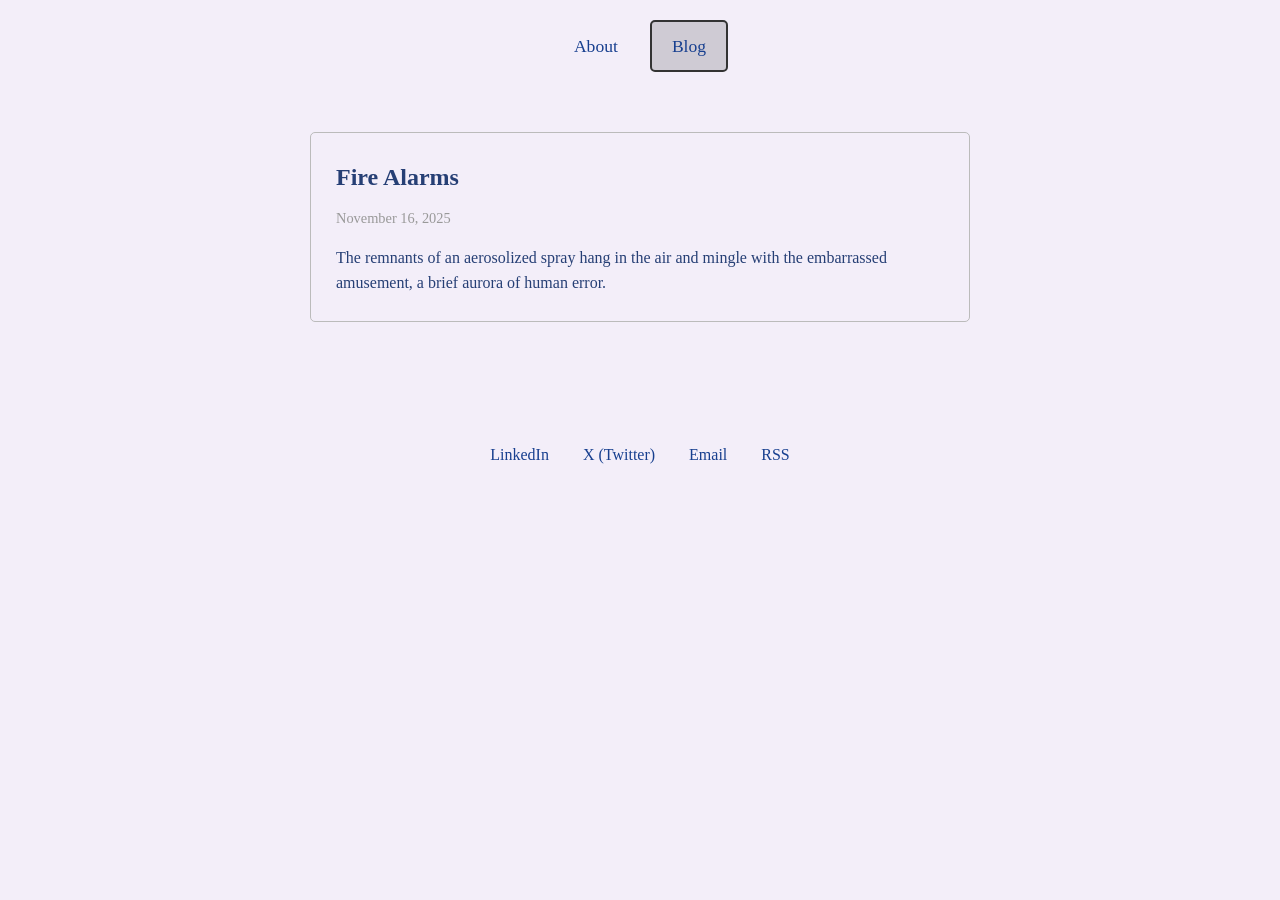
==== blog/index.html @ 51cf1658 "Add purple flowers, new pics, thinking mode, purple background" ====
<!DOCTYPE html>
<html lang="en">
<head>
    <meta charset="UTF-8">
    <meta name="viewport" content="width=device-width, initial-scale=1.0">
    <link rel="alternate" type="application/rss+xml" title="Naomi Bashkansky's Blog" href="/rss.xml">
    <link rel="icon" type="image/png" href="/assets/logo.png">
    <title>Naomi Bashkansky | Blog</title>
    <style>
        * {
            margin: 0;
            padding: 0;
            box-sizing: border-box;
        }

        body {
            background-color: #f3eef9;
            font-family: 'Georgia', 'Garamond', serif;
            line-height: 1.6;
            color: #333;
        }

        a {
            color: #003edc;
        }

        a:hover {
            color: #005ec4;
        }


        header {
            padding: 20px 20px;
        }

        .header-top {
            text-align: center;
            margin-bottom: 20px;
        }

        h1 {
            font-size: 2.5em;
            margin-bottom: 0;
        }

        nav {
            text-align: center;
            display: flex;
            justify-content: center;
            gap: 10px;
        }

        nav a {
            color: #173f8f;
            text-decoration: none;
            padding: 10px 20px;
            border-radius: 5px;
            font-size: 1.1em;
            transition: background-color 0.3s ease, color 0.3s ease;
            border: 2px solid transparent;
        }

        nav a:hover {
            background-color: rgba(0, 0, 0, 0.1);
        }

        nav a.active {
            background-color: rgba(0, 0, 0, 0.15);
            border: 2px solid #333;
        }

        main {
            max-width: 700px;
            margin: 40px auto;
            padding: 0 20px;
        }

        .blog-post-link {
            display: block;
            border: 1.5px solid #bbb;
            padding: 25px;
            margin-bottom: 30px;
            border-radius: 5px;
            transition: box-shadow 0.3s ease, border-color 0.3s ease;
            text-decoration: none;
            color: #263f75;
            cursor: pointer;
        }

        .blog-post-link:hover {
            box-shadow: 0 8px 16px rgba(0, 0, 0, 0.15);
            border-color: #315899;
        }

        .blog-post-link h2 {
            margin-bottom: 10px;
            font-size: 1.5em;
        }

        .blog-post-date {
            color: #999;
            font-size: 0.9em;
            margin-bottom: 15px;
        }

        .blog-post-link p {
            margin-bottom: 0;
        }

        footer {
            text-align: center;
            padding: 40px 20px;
            color: #666;
            margin-top: 60px;
        }

        .social-links {
            margin-top: 20px;
        }

        .social-links a {
            color: #173f8f;
            text-decoration: none;
            margin: 0 15px;
            transition: color 0.3s ease;
        }

        .social-links a:hover {
            color: #005ec4;
        }
    </style>
</head>
<body>
    <header>
        <nav>
            <a href="../">About</a>
            <a href="./" class="active">Blog</a>
        </nav>
    </header>

    <main>
        <a href="fire-alarms/" class="blog-post-link">
            <h2>Fire Alarms</h2>
            <div class="blog-post-date">November 16, 2025</div>
            <p>
                The remnants of an aerosolized spray hang in the air and mingle with the embarrassed amusement, a brief aurora of human error.
            </p>
        </a>
    </main>

    <footer>
        <div class="social-links">
            <a href="https://linkedin.com/in/naomibas" target="_blank">LinkedIn</a>
            <a href="https://x.com/NaomiBashkansky" target="_blank">X (Twitter)</a>
            <a href="mailto:nomichka@gmail.com">Email</a>
            <a href="../rss.xml">RSS</a>
        </div>
    </footer>
</body>
</html>
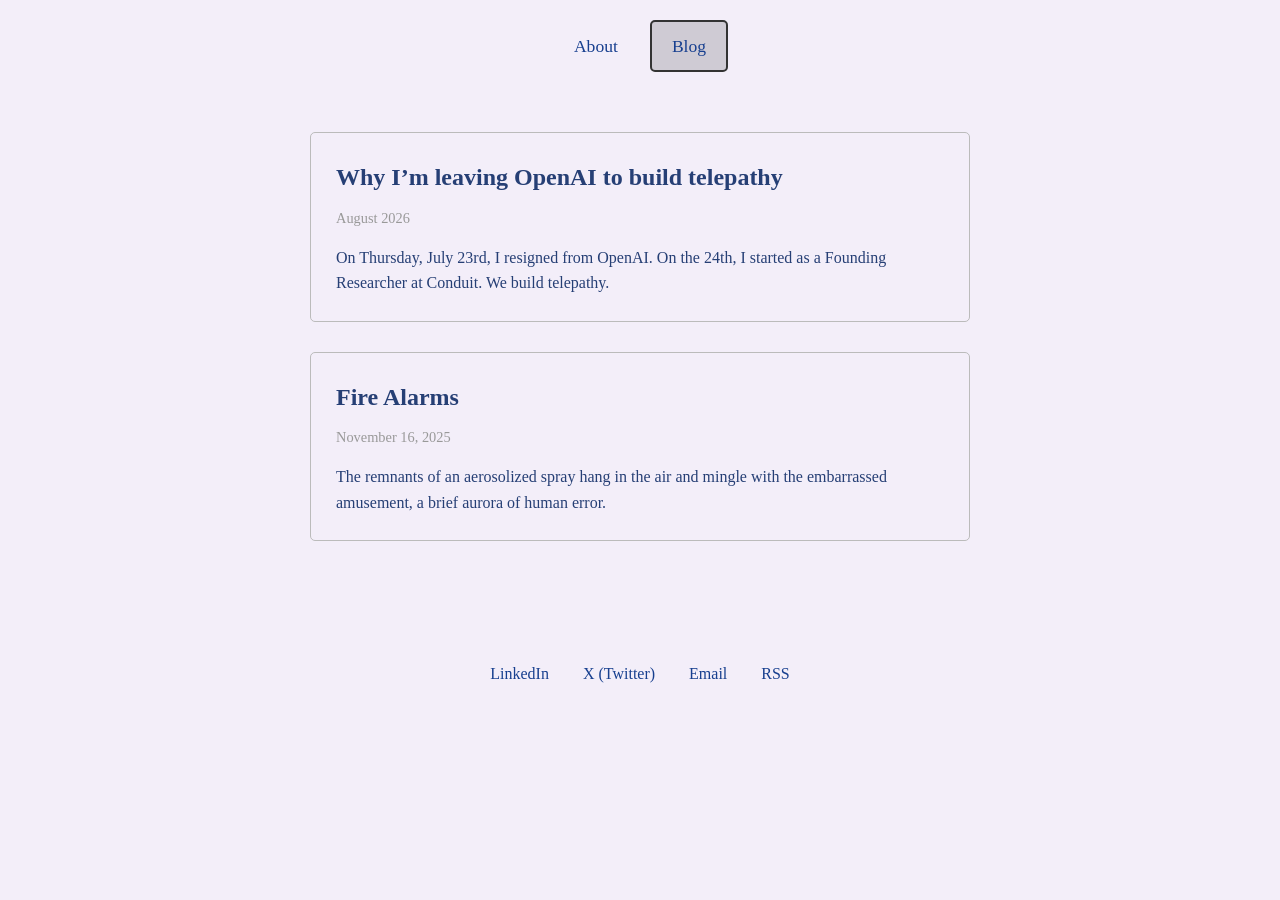
==== commit aaa15116: "Draft blog post on conduit" ====
--- a/blog/index.html
+++ b/blog/index.html
@@ -139,6 +139,12 @@
     </header>
 
     <main>
+        <a href="why-i-left-openai-for-conduit/" class="blog-post-link">
+            <h2>Why I’m leaving OpenAI to build telepathy</h2>
+            <div class="blog-post-date">August 2026</div>
+            <p>On Thursday, July 23rd, I resigned from OpenAI. On the 24th, I started as a Founding Researcher at Conduit. We build telepathy.</p>
+        </a>
+
         <a href="fire-alarms/" class="blog-post-link">
             <h2>Fire Alarms</h2>
             <div class="blog-post-date">November 16, 2025</div>
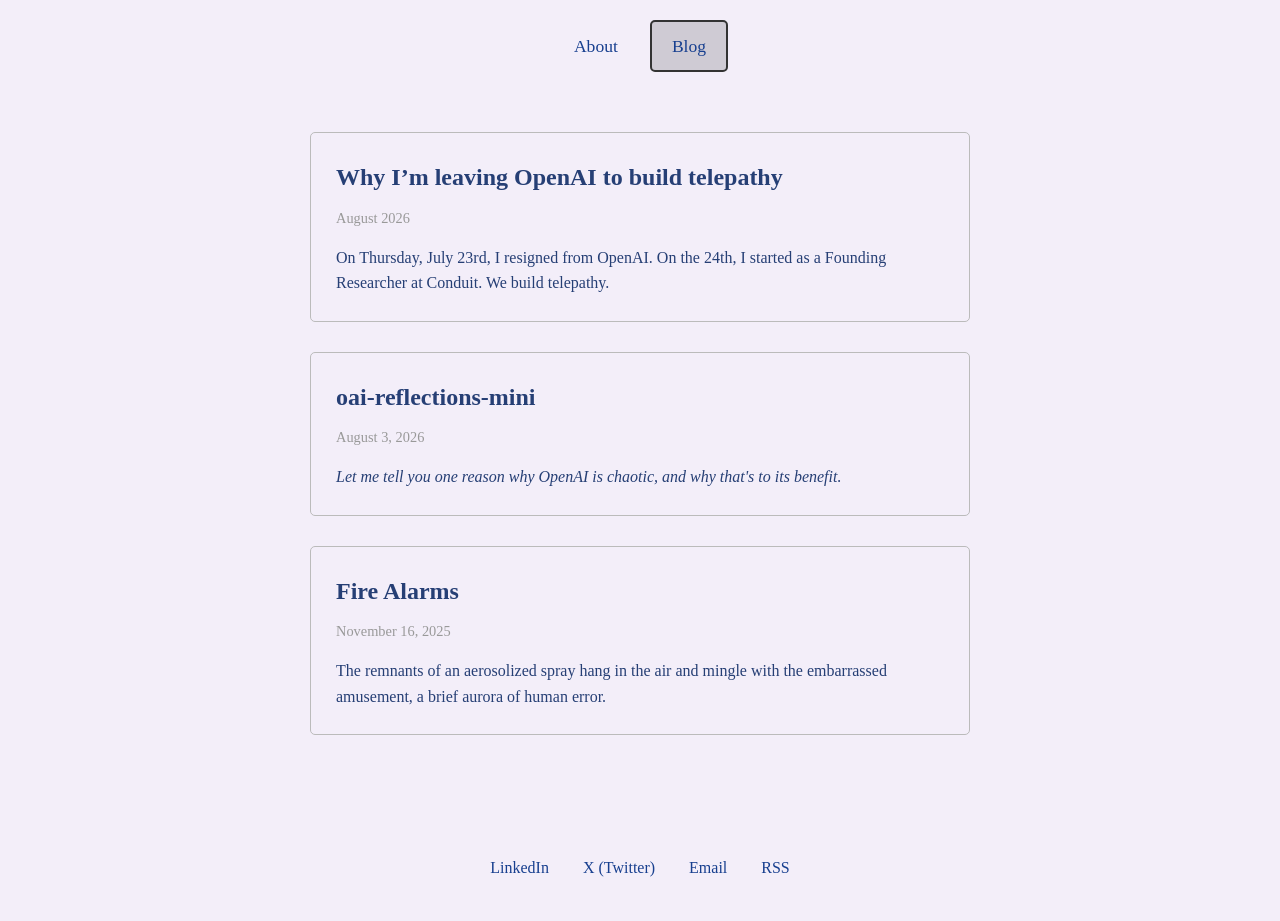
==== commit 86398787: "🚀 feat: (blog) Add OAI reflections and polish telepathy essay - Add the OAI reflections mini-post an" ====
--- a/blog/index.html
+++ b/blog/index.html
@@ -129,6 +129,7 @@
             color: #005ec4;
         }
     </style>
+    <link rel="stylesheet" href="/assets/site.css">
 </head>
 <body>
     <header>
@@ -143,6 +144,12 @@
             <h2>Why I’m leaving OpenAI to build telepathy</h2>
             <div class="blog-post-date">August 2026</div>
             <p>On Thursday, July 23rd, I resigned from OpenAI. On the 24th, I started as a Founding Researcher at Conduit. We build telepathy.</p>
+        </a>
+
+        <a href="oai-reflections-mini/" class="blog-post-link">
+            <h2>oai-reflections-mini</h2>
+            <div class="blog-post-date">August 3, 2026</div>
+            <p><em>Let me tell you one reason why OpenAI is chaotic, and why that's to its benefit.</em></p>
         </a>
 
         <a href="fire-alarms/" class="blog-post-link">
--- a/assets/site.css
+++ b/assets/site.css
@@ -0,0 +1,142 @@
+/* Defines the shared visual language for Naomi Bashkansky's website. */
+
+:root {
+    --site-background: #f3eef9;
+    --site-ink: #333;
+    --site-link: #003edc;
+    --site-link-hover: #005ec4;
+    --site-nav-link: #173f8f;
+    --site-rule: #d9d0e2;
+    --paper: var(--site-background);
+    --ink: var(--site-ink);
+    --muted: #746f7c;
+    --rule: var(--site-rule);
+    --accent: #315899;
+    --accent-soft: #e7e0f0;
+    --serif: Georgia, Garamond, serif;
+    --mono: Georgia, Garamond, serif;
+}
+
+html,
+body {
+    background: var(--site-background);
+}
+
+body {
+    color: var(--site-ink);
+    font-family: Georgia, Garamond, serif;
+}
+
+a {
+    color: var(--site-link);
+}
+
+a:hover {
+    color: var(--site-link-hover);
+}
+
+body > header {
+    margin: 0;
+    padding: 20px;
+}
+
+body > header nav {
+    display: flex;
+    justify-content: center;
+    gap: 10px;
+    text-align: center;
+}
+
+body > header nav a {
+    padding: 10px 20px;
+    border: 2px solid transparent;
+    border-radius: 5px;
+    color: var(--site-nav-link);
+    font-family: Georgia, Garamond, serif;
+    font-size: 1.1rem;
+    text-decoration: none;
+    transition: background-color 0.3s ease, color 0.3s ease;
+}
+
+body > header nav a:hover {
+    background-color: rgba(0, 0, 0, 0.1);
+}
+
+body > header nav a.active {
+    border-color: var(--site-ink);
+    background-color: rgba(0, 0, 0, 0.15);
+}
+
+.post-title {
+    max-width: none;
+    margin: 0 0 10px;
+    color: var(--site-ink);
+    font-family: Georgia, Garamond, serif;
+    font-size: 40px;
+    font-weight: 700;
+    line-height: 1.2;
+    letter-spacing: normal;
+}
+
+.post-date {
+    margin: 0 0 10px;
+    color: #999;
+    font-family: Georgia, Garamond, serif;
+    font-size: 0.9em;
+    line-height: 1.6;
+    letter-spacing: normal;
+    text-transform: none;
+}
+
+.post-header,
+main > header {
+    margin-bottom: 1rem;
+}
+
+.post-content,
+main > article {
+    font-size: clamp(16.5px, calc(16.1px + 0.125vw), 17.6px);
+    line-height: 1.8;
+}
+
+.site-back {
+    display: block;
+    width: min(100% - 3rem, 1120px);
+    margin: 0 auto;
+    color: var(--site-nav-link);
+    font-weight: bold;
+    text-decoration: none;
+}
+
+body > footer {
+    margin-top: 60px;
+    padding: 40px 20px;
+    border-top: 0;
+    color: #666;
+    font-family: Georgia, Garamond, serif;
+    font-size: 1rem;
+    letter-spacing: normal;
+    text-align: center;
+    text-transform: none;
+}
+
+body > footer a {
+    margin: 0 15px;
+    color: var(--site-nav-link);
+    text-decoration: none;
+}
+
+body > footer a:hover,
+.site-back:hover {
+    color: var(--site-link-hover);
+}
+
+::selection {
+    background: #d9cae7;
+}
+
+@media (max-width: 560px) {
+    body > footer a {
+        margin: 0 7px;
+    }
+}
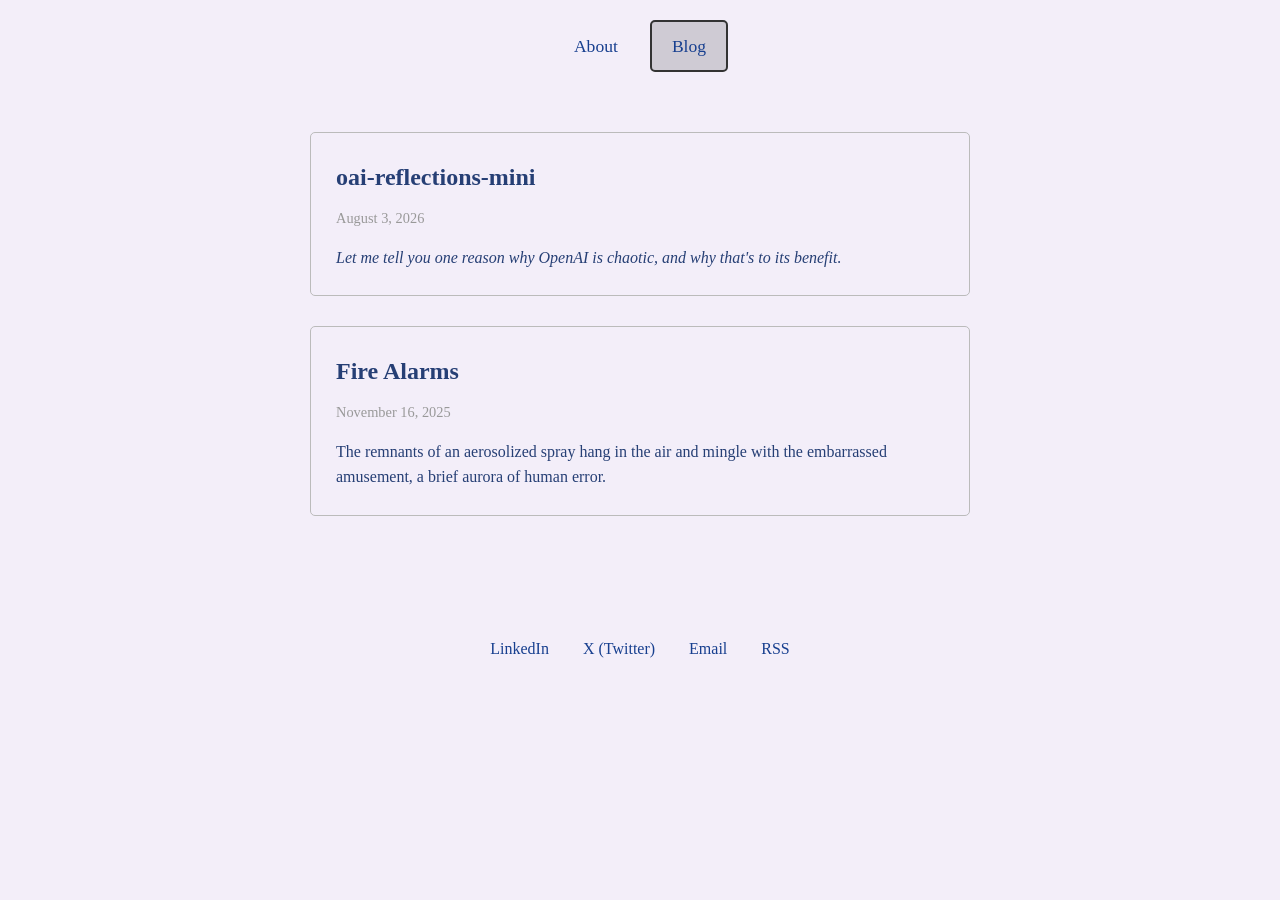
==== commit df627f03: "🚀 feat: (blog) Publish OAI reflections mini-post - Add the OAI reflections essay and footnote intera" ====
--- a/blog/index.html
+++ b/blog/index.html
@@ -129,7 +129,6 @@
             color: #005ec4;
         }
     </style>
-    <link rel="stylesheet" href="/assets/site.css">
 </head>
 <body>
     <header>
@@ -140,12 +139,6 @@
     </header>
 
     <main>
-        <a href="why-i-left-openai-for-conduit/" class="blog-post-link">
-            <h2>Why I’m leaving OpenAI to build telepathy</h2>
-            <div class="blog-post-date">August 2026</div>
-            <p>On Thursday, July 23rd, I resigned from OpenAI. On the 24th, I started as a Founding Researcher at Conduit. We build telepathy.</p>
-        </a>
-
         <a href="oai-reflections-mini/" class="blog-post-link">
             <h2>oai-reflections-mini</h2>
             <div class="blog-post-date">August 3, 2026</div>
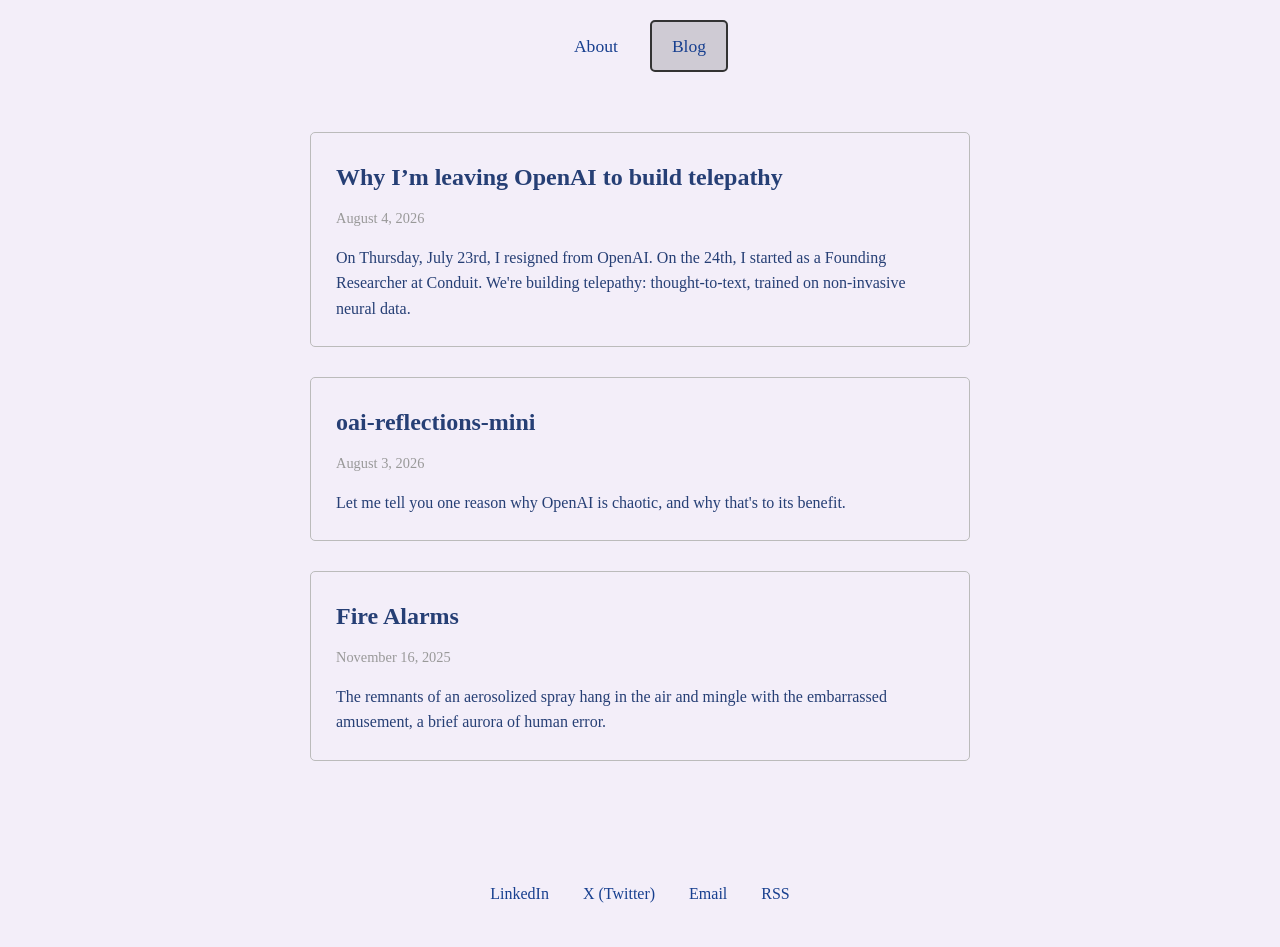
==== commit 31782079: "📝 docs: (blog) Finalize telepathy essay - Refine essay prose, future vignettes, and acknowledgements" ====
--- a/blog/index.html
+++ b/blog/index.html
@@ -129,6 +129,7 @@
             color: #005ec4;
         }
     </style>
+    <link rel="stylesheet" href="/assets/site.css">
 </head>
 <body>
     <header>
@@ -139,10 +140,16 @@
     </header>
 
     <main>
+        <a href="why-i-left-openai-for-conduit/" class="blog-post-link">
+            <h2>Why I’m leaving OpenAI to build telepathy</h2>
+            <div class="blog-post-date">August 4, 2026</div>
+            <p>On Thursday, July 23rd, I resigned from OpenAI. On the 24th, I started as a Founding Researcher at Conduit. We're building telepathy: thought-to-text, trained on non-invasive neural data.</p>
+        </a>
+
         <a href="oai-reflections-mini/" class="blog-post-link">
             <h2>oai-reflections-mini</h2>
             <div class="blog-post-date">August 3, 2026</div>
-            <p><em>Let me tell you one reason why OpenAI is chaotic, and why that's to its benefit.</em></p>
+            <p>Let me tell you one reason why OpenAI is chaotic, and why that's to its benefit.</p>
         </a>
 
         <a href="fire-alarms/" class="blog-post-link">
--- a/assets/site.css
+++ b/assets/site.css
@@ -0,0 +1,142 @@
+/* Defines the shared visual language for Naomi Bashkansky's website. */
+
+:root {
+    --site-background: #f3eef9;
+    --site-ink: #333;
+    --site-link: #003edc;
+    --site-link-hover: #005ec4;
+    --site-nav-link: #173f8f;
+    --site-rule: #d9d0e2;
+    --paper: var(--site-background);
+    --ink: var(--site-ink);
+    --muted: #746f7c;
+    --rule: var(--site-rule);
+    --accent: #315899;
+    --accent-soft: #e7e0f0;
+    --serif: Georgia, Garamond, serif;
+    --mono: Georgia, Garamond, serif;
+}
+
+html,
+body {
+    background: var(--site-background);
+}
+
+body {
+    color: var(--site-ink);
+    font-family: Georgia, Garamond, serif;
+}
+
+a {
+    color: var(--site-link);
+}
+
+a:hover {
+    color: var(--site-link-hover);
+}
+
+body > header {
+    margin: 0;
+    padding: 20px;
+}
+
+body > header nav {
+    display: flex;
+    justify-content: center;
+    gap: 10px;
+    text-align: center;
+}
+
+body > header nav a {
+    padding: 10px 20px;
+    border: 2px solid transparent;
+    border-radius: 5px;
+    color: var(--site-nav-link);
+    font-family: Georgia, Garamond, serif;
+    font-size: 1.1rem;
+    text-decoration: none;
+    transition: background-color 0.3s ease, color 0.3s ease;
+}
+
+body > header nav a:hover {
+    background-color: rgba(0, 0, 0, 0.1);
+}
+
+body > header nav a.active {
+    border-color: var(--site-ink);
+    background-color: rgba(0, 0, 0, 0.15);
+}
+
+.post-title {
+    max-width: none;
+    margin: 0 0 10px;
+    color: var(--site-ink);
+    font-family: Georgia, Garamond, serif;
+    font-size: 40px;
+    font-weight: 700;
+    line-height: 1.2;
+    letter-spacing: normal;
+}
+
+.post-date {
+    margin: 0 0 10px;
+    color: #999;
+    font-family: Georgia, Garamond, serif;
+    font-size: 0.9em;
+    line-height: 1.6;
+    letter-spacing: normal;
+    text-transform: none;
+}
+
+.post-header,
+main > header {
+    margin-bottom: 1rem;
+}
+
+.post-content,
+main > article {
+    font-size: clamp(16.5px, calc(16.1px + 0.125vw), 17.6px);
+    line-height: 1.8;
+}
+
+.site-back {
+    display: block;
+    width: min(100% - 3rem, 1120px);
+    margin: 0 auto;
+    color: var(--site-nav-link);
+    font-weight: bold;
+    text-decoration: none;
+}
+
+body > footer {
+    margin-top: 60px;
+    padding: 40px 20px;
+    border-top: 0;
+    color: #666;
+    font-family: Georgia, Garamond, serif;
+    font-size: 1rem;
+    letter-spacing: normal;
+    text-align: center;
+    text-transform: none;
+}
+
+body > footer a {
+    margin: 0 15px;
+    color: var(--site-nav-link);
+    text-decoration: none;
+}
+
+body > footer a:hover,
+.site-back:hover {
+    color: var(--site-link-hover);
+}
+
+::selection {
+    background: #d9cae7;
+}
+
+@media (max-width: 560px) {
+    body > footer a {
+        margin: 0 7px;
+    }
+}
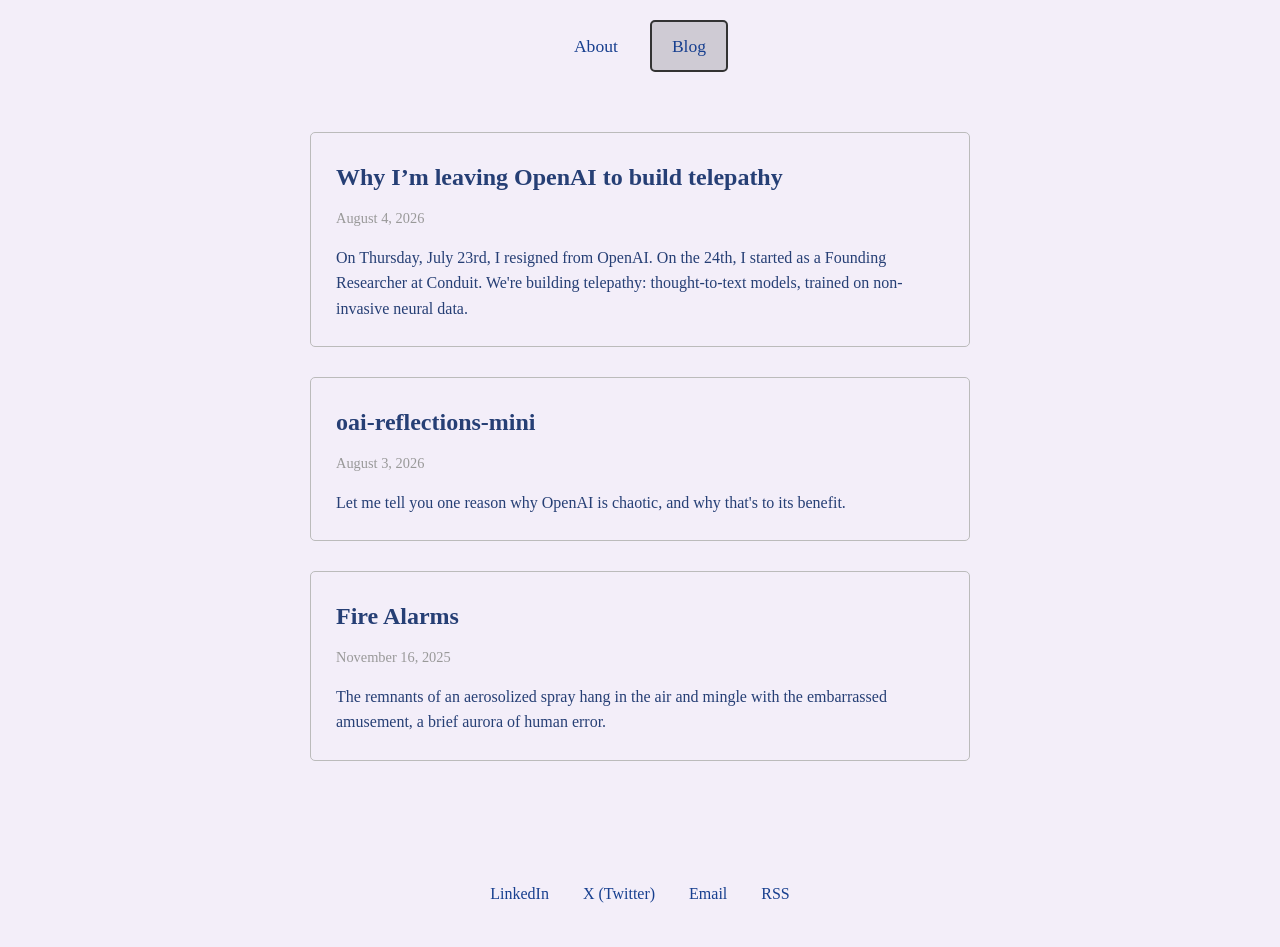
==== commit 18d10baf: "🐛 fix: (blog) Repair Android ASCII tables - Fit ASCII tables by native font size instead of transfor" ====
--- a/blog/index.html
+++ b/blog/index.html
@@ -140,10 +140,10 @@
     </header>
 
     <main>
-        <a href="why-i-left-openai-for-conduit/" class="blog-post-link">
+        <a href="telepathy/" class="blog-post-link">
             <h2>Why I’m leaving OpenAI to build telepathy</h2>
             <div class="blog-post-date">August 4, 2026</div>
-            <p>On Thursday, July 23rd, I resigned from OpenAI. On the 24th, I started as a Founding Researcher at Conduit. We're building telepathy: thought-to-text, trained on non-invasive neural data.</p>
+            <p>On Thursday, July 23rd, I resigned from OpenAI. On the 24th, I started as a Founding Researcher at Conduit. We're building telepathy: thought-to-text models, trained on non-invasive neural data.</p>
         </a>
 
         <a href="oai-reflections-mini/" class="blog-post-link">
